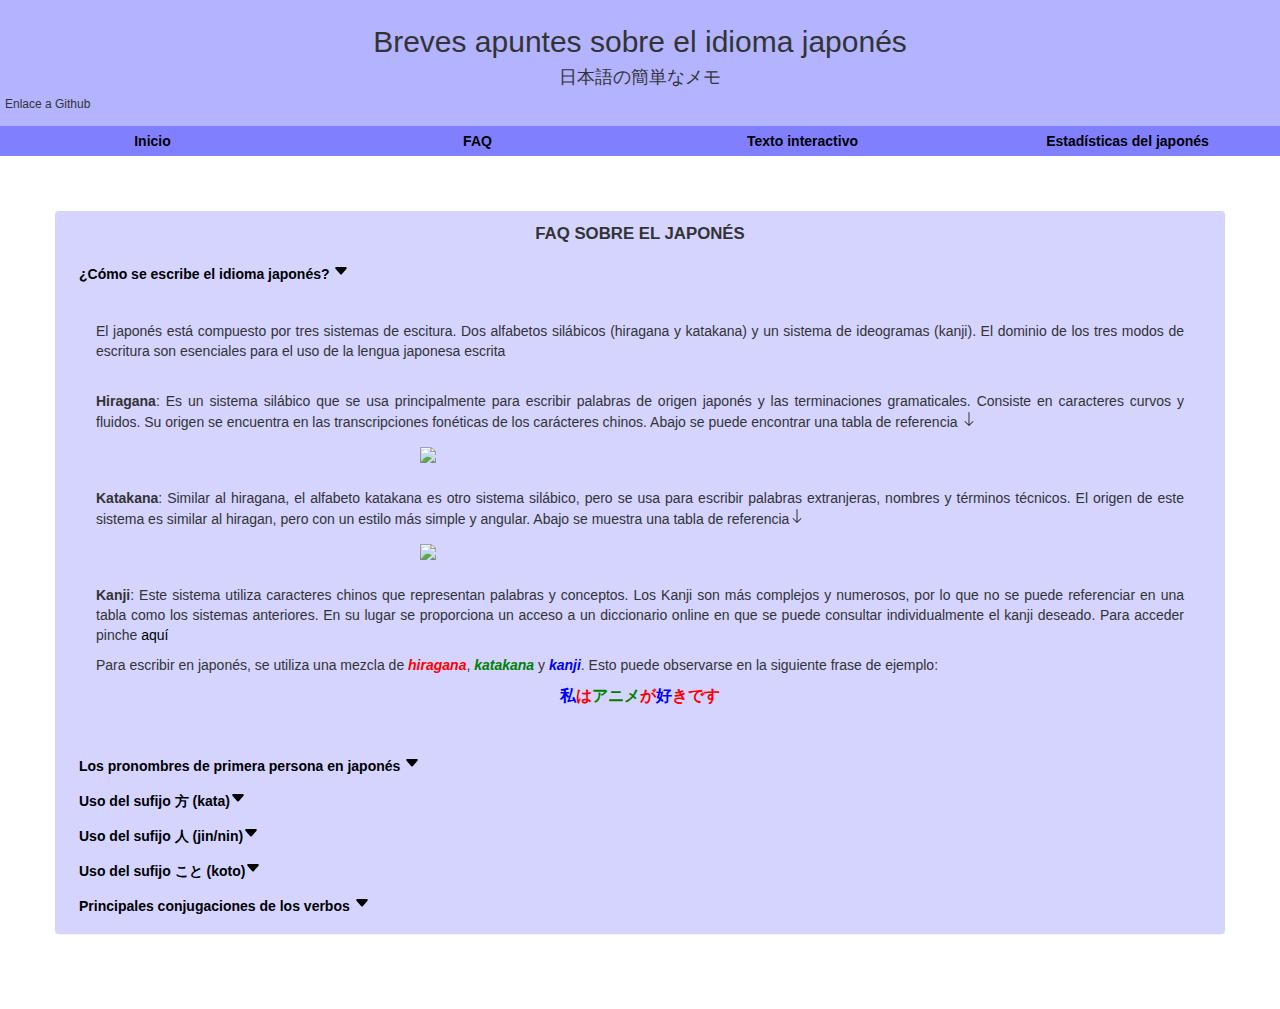
==== tfm_faq.html @ 3c30ce0c "Add files via upload" ====
<!DOCTYPE html>
<html>
  <head>
    <meta name="viewport" content="width=device-width, initial-scale=1.0" />
    <title>Apuntes sobre el uso del japonés</title>
    <meta name="description" content="web sobre el idioma japonés en diferentes ámbitos"/>
    <meta name="author" content="Blanca Ortega" />
    <meta name="keywords" content="keywords" />
    <link href = "fonts/stylesheet.css" rel = "stylesheet" type = "text/css" />
    <link rel="stylesheet" href="bootstrap/css/bootstrap.css">
    <link rel="stylesheet" href="estilo_tfm.css">
    <link rel="stylesheet" href="https://maxcdn.bootstrapcdn.com/bootstrap/3.3.7/css/bootstrap.min.css">
    <script src="https://ajax.googleapis.com/ajax/libs/jquery/3.4.1/jquery.min.js"></script>
  <script src="https://cdn.jsdelivr.net/npm/popper.js@1.16.0/dist/umd/popper.min.js"></script>
  <script src="https://stackpath.bootstrapcdn.com/bootstrap/4.4.1/js/bootstrap.min.js"></script>
  </head>
  <body>
  <div class="row-cabecera">
    <h2 align="center">Breves apuntes sobre el idioma japonés</h2>
    <h4 align="center">日本語の簡単なメモ</h4>
    <h6><span><i class="bi bi-code-slash"></i></span> Enlace a Github </a>
    </h6>
  </div>
  <div class="container-fluid" id="navegador">
    <div class="row">
        <div class="col-md-3 text-center">
          <a href="tfm_index.html">Inicio</a>
        </div>
        <div class="col-md-3  text-center">
            <a href="tfm_faq.html">FAQ</a>
        </div>
        <div class="col-md-3 text-center">
          <a href="tfm_texto1.html">Texto interactivo</a>
        </div>
        <div class="col-md-3 text-center">
            <a href="tfm_metricas.html">Estadísticas del japonés</a>
        </div>
    </div>
</div>

  <div class="col-md-6-center" id="characters">
    <div class="panel" id="panel-1">
      <div class="panel-header" id="panel-header-1">FAQ SOBRE EL JAPONÉS</div>
    <div class="accordion" id="acordeon">
      <div class="card">
        <div class="card-header" id="encabezado1">
          <button class="btn btn-link" type="button" data-toggle="collapse" data-target="#colapsable1"
            aria-expanded="true" aria-controls="colapsable1">
            ¿Cómo se escribe el idioma japonés? <svg xmlns="http://www.w3.org/2000/svg" width="16" height="16" fill="currentColor" class="bi bi-caret-down-fill" viewBox="0 0 16 16">
                <path d="M7.247 11.14 2.451 5.658C1.885 5.013 2.345 4 3.204 4h9.592a1 1 0 0 1 .753 1.659l-4.796 5.48a1 1 0 0 1-1.506 0z"/>
              </svg>
          </button>
        </div>
        <div id="colapsable1" class="collapse show" aria-labelledby="encabezado1" data-parent="#acordeon">
          <div class="card-body">
            <p>El japonés está compuesto por tres sistemas de escitura. Dos alfabetos silábicos (hiragana y katakana) y un sistema de ideogramas (kanji). El dominio de los tres modos de escritura son esenciales para el uso de la lengua japonesa escrita</p>
            <br>
            <p><b>Hiragana</b>: Es un sistema silábico que se usa principalmente para escribir palabras de origen japonés y las terminaciones gramaticales. Consiste en caracteres curvos y fluidos. Su origen se encuentra en las transcripciones fonéticas de los carácteres chinos. Abajo se puede encontrar una tabla de referencia <svg xmlns="http://www.w3.org/2000/svg" width="16" height="16" fill="currentColor" class="bi bi-arrow-down" viewBox="0 0 16 16">
                <path fill-rule="evenodd" d="M8 1a.5.5 0 0 1 .5.5v11.793l3.146-3.147a.5.5 0 0 1 .708.708l-4 4a.5.5 0 0 1-.708 0l-4-4a.5.5 0 0 1 .708-.708L7.5 13.293V1.5A.5.5 0 0 1 8 1z"/>
              </svg></p>
            <img src="img/UCB_Hiragana.png" class="img-fluid">
            <br>
            
            <p><b>Katakana</b>: Similar al hiragana, el alfabeto katakana es otro sistema silábico, pero se usa para escribir palabras extranjeras, nombres y términos técnicos. El origen de este sistema es similar al hiragan, pero con un estilo más simple y angular. Abajo se muestra una tabla de referencia<svg xmlns="http://www.w3.org/2000/svg" width="16" height="16" fill="currentColor" class="bi bi-arrow-down" viewBox="0 0 16 16">
                <path fill-rule="evenodd" d="M8 1a.5.5 0 0 1 .5.5v11.793l3.146-3.147a.5.5 0 0 1 .708.708l-4 4a.5.5 0 0 1-.708 0l-4-4a.5.5 0 0 1 .708-.708L7.5 13.293V1.5A.5.5 0 0 1 8 1z"/>
            </svg></p>
            <img src="img/UCB_Katakana.png" class="img-fluid">
            <br>
            <p><b>Kanji</b>:  Este sistema utiliza caracteres chinos que representan palabras y conceptos. Los Kanji son más complejos y numerosos, por lo que no se puede referenciar en una tabla como los sistemas anteriores. En su lugar se proporciona un acceso a un diccionario online en que se puede consultar individualmente el kanji deseado. Para acceder pinche <a href="https://www.japandict.com/kanji">aquí</a></p>
                
            <p>Para escribir en japonés, se utiliza una mezcla de <i class="hiragana">hiragana</i>, <i class="katakana">katakana</i> y <i class="kanji">kanji</i>. Esto puede observarse en la siguiente frase de ejemplo:
            </p>
            <p class="ejemplo"><l class="kanji">私</l><l class="hiragana">は</l><l class="katakana">アニメ</l><l class="hiragana">が</l><l class="kanji">好</l><l class="hiragana">きです</l></p>
              
            
          </div>
        </div>
      </div>
      <div class="card">
        <div class="card-header" id="encabezado2">
          <button class="btn btn-link collapsed" type="button" data-toggle="collapse" data-target="#colapsable2"
            aria-expanded="false" aria-controls="colapsable2">
            Los pronombres de primera persona en japonés <svg xmlns="http://www.w3.org/2000/svg" width="16" height="16" fill="currentColor" class="bi bi-caret-down-fill" viewBox="0 0 16 16">
                <path d="M7.247 11.14 2.451 5.658C1.885 5.013 2.345 4 3.204 4h9.592a1 1 0 0 1 .753 1.659l-4.796 5.48a1 1 0 0 1-1.506 0z"/>
              </svg>
          </button>
        </div>
        <div id="colapsable2" class="collapse" aria-labelledby="encabezado2" data-parent="#acordeon">
          <div class="card-body">
            <p >El uso de los pronombres de primera persona es un tema con unas reglas contextuales específicas. Mientras que en español existe únicamente el pronombre 'Yo', en japonés esta primera persona varía según el contexto, el género y la formalidad del sujeto. A continuación se recogen los principales:   
            </p>
            <br>
            <li p class="ejemplo_frase"><b>私 (watashi)</b>: Este pronombre es el más general de todos. Se utiliza en contextos neutrales y formales. A nivel práctico es el pronombre comodín cuando no se quiera dar información específica del sujeto. </li>
            <br><p><svg xmlns="http://www.w3.org/2000/svg" width="16" height="16" fill="currentColor" class="bi bi-arrow-return-right" viewBox="0 0 16 16">
                <path fill-rule="evenodd" d="M1.5 1.5A.5.5 0 0 0 1 2v4.8a2.5 2.5 0 0 0 2.5 2.5h9.793l-3.347 3.346a.5.5 0 0 0 .708.708l4.2-4.2a.5.5 0 0 0 0-.708l-4-4a.5.5 0 0 0-.708.708L13.293 8.3H3.5A1.5 1.5 0 0 1 2 6.8V2a.5.5 0 0 0-.5-.5z"/>
              </svg> Ejemplo: <b>私はスペイン人です</b> (Yo soy español). Esta oración puede corresponder a un entorno formal de una presentación o una situación neutral en la que se conoce a una persona nueva.</p>
            
            <br>
            <li class="ejemplo_frase"><b>僕 (boku)</b>: Este pronombre es el segundo más utilizado después del 私. Su uso está extendido en contextos informales y es bastante común entre los hombres jóvenes.</li>
            <br>
            <br><p><svg xmlns="http://www.w3.org/2000/svg" width="16" height="16" fill="currentColor" class="bi bi-arrow-return-right" viewBox="0 0 16 16">
                <path fill-rule="evenodd" d="M1.5 1.5A.5.5 0 0 0 1 2v4.8a2.5 2.5 0 0 0 2.5 2.5h9.793l-3.347 3.346a.5.5 0 0 0 .708.708l4.2-4.2a.5.5 0 0 0 0-.708l-4-4a.5.5 0 0 0-.708.708L13.293 8.3H3.5A1.5 1.5 0 0 1 2 6.8V2a.5.5 0 0 0-.5-.5z"/>
              </svg> Ejemplo: <b>ねえ、僕と友達になってくれる？</b> (Me encanta el fútbol). En este ejemplo se expresa una situación muy informal en la que puede deducirse que el sujeto es un hombre.</p>
              <br>
            <li class="ejemplo_frase"><b>俺 (ore)</b>: Este pronombre es utilizado en su mayoría por hombres en contextos informales para resaltar su masculinidad. Su uso en mujeres a se emplea para expresar un habla más vulgar y desenfadado.</li>
            <br><br><p><svg xmlns="http://www.w3.org/2000/svg" width="16" height="16" fill="currentColor" class="bi bi-arrow-return-right" viewBox="0 0 16 16">
                <path fill-rule="evenodd" d="M1.5 1.5A.5.5 0 0 0 1 2v4.8a2.5 2.5 0 0 0 2.5 2.5h9.793l-3.347 3.346a.5.5 0 0 0 .708.708l4.2-4.2a.5.5 0 0 0 0-.708l-4-4a.5.5 0 0 0-.708.708L13.293 8.3H3.5A1.5 1.5 0 0 1 2 6.8V2a.5.5 0 0 0-.5-.5z"/>
              </svg> Ejemplo: <b>俺はサッカーが大好きだ</b> (oye, ¿quieres ser mi amigo?). En este ejemplo se expresa una situación mucho más informal en la que puede deducirse que el sujeto es un hombre joven.</p>
            <br>
              <li class="ejemplo_frase"><b>あたし (atashi)</b>: Este último pronombre es el equivalente femenino del 僕, un pronombre informal usado comúnmente por mujeres</li>
              <br><p><svg xmlns="http://www.w3.org/2000/svg" width="16" height="16" fill="currentColor" class="bi bi-arrow-return-right" viewBox="0 0 16 16">
                <path fill-rule="evenodd" d="M1.5 1.5A.5.5 0 0 0 1 2v4.8a2.5 2.5 0 0 0 2.5 2.5h9.793l-3.347 3.346a.5.5 0 0 0 .708.708l4.2-4.2a.5.5 0 0 0 0-.708l-4-4a.5.5 0 0 0-.708.708L13.293 8.3H3.5A1.5 1.5 0 0 1 2 6.8V2a.5.5 0 0 0-.5-.5z"/>
              </svg> Ejemplo: <b>あたしは今日映画を見に行った</b> (Hoy fui a ver una película). En este ejemplo se expresa una situación muy informal en la que puede deducirse que el sujeto es una mujer.</p>
              <br>
            </div>
        </div>
      </div>
      <div class="card">
        <div class="card-header" id="encabezado3">
          <button class="btn btn-link collapsed" type="button" data-toggle="collapse" data-target="#colapsable3"
            aria-expanded="false" aria-controls="colapsable3">
            Uso del sufijo 方 (kata)<svg xmlns="http://www.w3.org/2000/svg" width="16" height="16" fill="currentColor" class="bi bi-caret-down-fill" viewBox="0 0 16 16">
                <path d="M7.247 11.14 2.451 5.658C1.885 5.013 2.345 4 3.204 4h9.592a1 1 0 0 1 .753 1.659l-4.796 5.48a1 1 0 0 1-1.506 0z"/>
              </svg>
          </button>
        </div>
        <div id="colapsable3" class="collapse" aria-labelledby="encabezado3" data-parent="#acordeon">
          <div class="card-body">
            <p>El sufijo <b>方 (かた/kata)</b>añadido a verbos se interpreta como "manera" o "forma" de realizar una acción específica. Puede aparecer escrito en kanji o en hiragana. Las normas de su uso son<svg xmlns="http://www.w3.org/2000/svg" width="16" height="16" fill="currentColor" class="bi bi-arrow-down" viewBox="0 0 16 16">
              <path fill-rule="evenodd" d="M8 1a.5.5 0 0 1 .5.5v11.793l3.146-3.147a.5.5 0 0 1 .708.708l-4 4a.5.5 0 0 1-.708 0l-4-4a.5.5 0 0 1 .708-.708L7.5 13.293V1.5A.5.5 0 0 1 8 1z"/>
            </svg></p>
            <br>
            <div class="tarjeta">
            <li><b>V <s>ます</s> + 方/かた</b></li>
            <br>
              <p class="texto_movido"><svg xmlns="http://www.w3.org/2000/svg" width="16" height="16" fill="currentColor" class="bi bi-arrow-return-right" viewBox="0 0 16 16">
              <path fill-rule="evenodd" d="M1.5 1.5A.5.5 0 0 0 1 2v4.8a2.5 2.5 0 0 0 2.5 2.5h9.793l-3.347 3.346a.5.5 0 0 0 .708.708l4.2-4.2a.5.5 0 0 0 0-.708l-4-4a.5.5 0 0 0-.708.708L13.293 8.3H3.5A1.5 1.5 0 0 1 2 6.8V2a.5.5 0 0 0-.5-.5z"/>
            </svg> カレーの<b>作り方</b>を教えてください。</p>
            <p class="texto_movido"><i>(Enséñame la forma de hacer curry)</i></p>
            <p class="texto_movido"><svg xmlns="http://www.w3.org/2000/svg" width="16" height="16" fill="currentColor" class="bi bi-arrow-return-right" viewBox="0 0 16 16">
              <path fill-rule="evenodd" d="M1.5 1.5A.5.5 0 0 0 1 2v4.8a2.5 2.5 0 0 0 2.5 2.5h9.793l-3.347 3.346a.5.5 0 0 0 .708.708l4.2-4.2a.5.5 0 0 0 0-.708l-4-4a.5.5 0 0 0-.708.708L13.293 8.3H3.5A1.5 1.5 0 0 1 2 6.8V2a.5.5 0 0 0-.5-.5z"/>
            </svg> 漢字の<b>読み方</b>がわからない。</p>
            <p class="texto_movido"><i>(No sé como escribir el kanji)</i></p>
            </div>
            <br>
            <p class="nota"><svg xmlns="http://www.w3.org/2000/svg" width="10" height="10" fill="currentColor" class="bi bi-star-fill" viewBox="0 0 16 16">
              <path d="M3.612 15.443c-.386.198-.824-.149-.746-.592l.83-4.73L.173 6.765c-.329-.314-.158-.888.283-.95l4.898-.696L7.538.792c.197-.39.73-.39.927 0l2.184 4.327 4.898.696c.441.062.612.636.282.95l-3.522 3.356.83 4.73c.078.443-.36.79-.746.592L8 13.187l-4.389 2.256z"/>
            </svg> Nota: Este sufijo también puede utilizarse como muestra de respeto como sufijo nominal. Este uso no está tan estendido pero es importante tenerlo en cuenta</p>
          </div>
        </div>
      </div>
      <div class="card">
        <div class="card-header" id="encabezado3">
          <button class="btn btn-link collapsed" type="button" data-toggle="collapse" data-target="#colapsable4"
            aria-expanded="false" aria-controls="colapsable4">
            Uso del sufijo 人 (jin/nin)<svg xmlns="http://www.w3.org/2000/svg" width="16" height="16" fill="currentColor" class="bi bi-caret-down-fill" viewBox="0 0 16 16">
                <path d="M7.247 11.14 2.451 5.658C1.885 5.013 2.345 4 3.204 4h9.592a1 1 0 0 1 .753 1.659l-4.796 5.48a1 1 0 0 1-1.506 0z"/>
              </svg>
          </button>
        </div>
        <div id="colapsable4" class="collapse" aria-labelledby="encabezado3" data-parent="#acordeon">
          <div class="card-body">
            <p>El sufijo 人 se utiliza para diferentes situaciones. Dependiendo del contesto, puede tomar un significado diferente. A continuación se recogen los principales<svg xmlns="http://www.w3.org/2000/svg" width="16" height="16" fill="currentColor" class="bi bi-arrow-down" viewBox="0 0 16 16">
              <path fill-rule="evenodd" d="M8 1a.5.5 0 0 1 .5.5v11.793l3.146-3.147a.5.5 0 0 1 .708.708l-4 4a.5.5 0 0 1-.708 0l-4-4a.5.5 0 0 1 .708-.708L7.5 13.293V1.5A.5.5 0 0 1 8 1z"/>
            </svg></p>
            <div class="tarjeta">
              <li><b>Para expresar nacionalidad</b>: Si se utiliza al final de un nombre de un país, puede expresar nacionalidad al traducirse literalmente como "persona de". </li>
              <br>
              <p class="texto_movido"><svg xmlns="http://www.w3.org/2000/svg" width="16" height="16" fill="currentColor" class="bi bi-arrow-return-right" viewBox="0 0 16 16">
                <path fill-rule="evenodd" d="M1.5 1.5A.5.5 0 0 0 1 2v4.8a2.5 2.5 0 0 0 2.5 2.5h9.793l-3.347 3.346a.5.5 0 0 0 .708.708l4.2-4.2a.5.5 0 0 0 0-.708l-4-4a.5.5 0 0 0-.708.708L13.293 8.3H3.5A1.5 1.5 0 0 1 2 6.8V2a.5.5 0 0 0-.5-.5z"/>
              </svg><b>スペイン人</b> (persona española/de españa)</p>
              <p class="texto_movido"><svg xmlns="http://www.w3.org/2000/svg" width="16" height="16" fill="currentColor" class="bi bi-arrow-return-right" viewBox="0 0 16 16">
                <path fill-rule="evenodd" d="M1.5 1.5A.5.5 0 0 0 1 2v4.8a2.5 2.5 0 0 0 2.5 2.5h9.793l-3.347 3.346a.5.5 0 0 0 .708.708l4.2-4.2a.5.5 0 0 0 0-.708l-4-4a.5.5 0 0 0-.708.708L13.293 8.3H3.5A1.5 1.5 0 0 1 2 6.8V2a.5.5 0 0 0-.5-.5z"/>
              </svg><b>日本人</b> (persona japonesa/de Japón)</p>
              <br>
              <li><b>Como contador de personas</b>: Si se usa junto un número, este sufijo se interpreta como contador de personas. En japonés, a diferencia de otros idiomas, utiliza un sistema complejo de contadores. Dependiendo del objeto contado, se utiliza un contador específico. En este caso si se añade el sufijo 人, se cuentan personas.</li>
              <br>
              <p class="texto_movido"><svg xmlns="http://www.w3.org/2000/svg" width="16" height="16" fill="currentColor" class="bi bi-arrow-return-right" viewBox="0 0 16 16">
                <path fill-rule="evenodd" d="M1.5 1.5A.5.5 0 0 0 1 2v4.8a2.5 2.5 0 0 0 2.5 2.5h9.793l-3.347 3.346a.5.5 0 0 0 .708.708l4.2-4.2a.5.5 0 0 0 0-.708l-4-4a.5.5 0 0 0-.708.708L13.293 8.3H3.5A1.5 1.5 0 0 1 2 6.8V2a.5.5 0 0 0-.5-.5z"/>
              </svg><b>一人</b> (ひとり/hitori/una persona)</p>
              <p class="texto_movido"><svg xmlns="http://www.w3.org/2000/svg" width="16" height="16" fill="currentColor" class="bi bi-arrow-return-right" viewBox="0 0 16 16">
                <path fill-rule="evenodd" d="M1.5 1.5A.5.5 0 0 0 1 2v4.8a2.5 2.5 0 0 0 2.5 2.5h9.793l-3.347 3.346a.5.5 0 0 0 .708.708l4.2-4.2a.5.5 0 0 0 0-.708l-4-4a.5.5 0 0 0-.708.708L13.293 8.3H3.5A1.5 1.5 0 0 1 2 6.8V2a.5.5 0 0 0-.5-.5z"/>
              </svg><b>二人</b> (ふたり/futari/dos personas)</p>
              <p class="texto_movido"><svg xmlns="http://www.w3.org/2000/svg" width="16" height="16" fill="currentColor" class="bi bi-arrow-return-right" viewBox="0 0 16 16">
                <path fill-rule="evenodd" d="M1.5 1.5A.5.5 0 0 0 1 2v4.8a2.5 2.5 0 0 0 2.5 2.5h9.793l-3.347 3.346a.5.5 0 0 0 .708.708l4.2-4.2a.5.5 0 0 0 0-.708l-4-4a.5.5 0 0 0-.708.708L13.293 8.3H3.5A1.5 1.5 0 0 1 2 6.8V2a.5.5 0 0 0-.5-.5z"/>
              </svg><b>三人</b> (さんにん/sannin/tres personas)</p>
              <p class="texto_movido"><svg xmlns="http://www.w3.org/2000/svg" width="16" height="16" fill="currentColor" class="bi bi-arrow-return-right" viewBox="0 0 16 16">
                <path fill-rule="evenodd" d="M1.5 1.5A.5.5 0 0 0 1 2v4.8a2.5 2.5 0 0 0 2.5 2.5h9.793l-3.347 3.346a.5.5 0 0 0 .708.708l4.2-4.2a.5.5 0 0 0 0-.708l-4-4a.5.5 0 0 0-.708.708L13.293 8.3H3.5A1.5 1.5 0 0 1 2 6.8V2a.5.5 0 0 0-.5-.5z"/>
              </svg><b>四人</b> (よんにん/yonnin/cuatro personas)</p>

            </div>
            <br>
            <p class="nota"><svg xmlns="http://www.w3.org/2000/svg" width="10" height="10" fill="currentColor" class="bi bi-star-fill" viewBox="0 0 16 16">
              <path d="M3.612 15.443c-.386.198-.824-.149-.746-.592l.83-4.73L.173 6.765c-.329-.314-.158-.888.283-.95l4.898-.696L7.538.792c.197-.39.73-.39.927 0l2.184 4.327 4.898.696c.441.062.612.636.282.95l-3.522 3.356.83 4.73c.078.443-.36.79-.746.592L8 13.187l-4.389 2.256z"/>
            </svg> Nota: Esta sufijo también puede aparecer como sustantivo independiente con el significado de "persona"</p>
            <div class="tarjeta">

            </div>
          
          </div>
        </div>
      </div>
      <div class="card">
        <div class="card-header" id="encabezado3">
          <button class="btn btn-link collapsed" type="button" data-toggle="collapse" data-target="#colapsable5"
            aria-expanded="false" aria-controls="colapsable5">
            Uso del sufijo こと (koto)<svg xmlns="http://www.w3.org/2000/svg" width="16" height="16" fill="currentColor" class="bi bi-caret-down-fill" viewBox="0 0 16 16">
                <path d="M7.247 11.14 2.451 5.658C1.885 5.013 2.345 4 3.204 4h9.592a1 1 0 0 1 .753 1.659l-4.796 5.48a1 1 0 0 1-1.506 0z"/>
              </svg>
          </button>
        </div>
        <div id="colapsable5" class="collapse" aria-labelledby="encabezado3" data-parent="#acordeon">
          <div class="card-body">
            <p>El sufijo こと　se utiliza principalmente como palabra comodín, ya que su significado literal es "cosa". Su uso como sufijo de verbos, permite adoptar a estosla categoría gramatical de sustantivos. A continuación se explica esta situación con ejemplos<svg xmlns="http://www.w3.org/2000/svg" width="16" height="16" fill="currentColor" class="bi bi-arrow-down" viewBox="0 0 16 16">
              <path fill-rule="evenodd" d="M8 1a.5.5 0 0 1 .5.5v11.793l3.146-3.147a.5.5 0 0 1 .708.708l-4 4a.5.5 0 0 1-.708 0l-4-4a.5.5 0 0 1 .708-.708L7.5 13.293V1.5A.5.5 0 0 1 8 1z"/>
            </svg></p>
            <div class="tarjeta">
              <li><b>Ｖう + こと</b></li>
              <br>
              <p class="texto_movido"><svg xmlns="http://www.w3.org/2000/svg" width="16" height="16" fill="currentColor" class="bi bi-arrow-return-right" viewBox="0 0 16 16">
                <path fill-rule="evenodd" d="M1.5 1.5A.5.5 0 0 0 1 2v4.8a2.5 2.5 0 0 0 2.5 2.5h9.793l-3.347 3.346a.5.5 0 0 0 .708.708l4.2-4.2a.5.5 0 0 0 0-.708l-4-4a.5.5 0 0 0-.708.708L13.293 8.3H3.5A1.5 1.5 0 0 1 2 6.8V2a.5.5 0 0 0-.5-.5z"/>
              </svg><b>私は絵を書くことが好きです</b></p>
              <p>(Me gusta dibujar)</p>
              <p class="texto_movido"><svg xmlns="http://www.w3.org/2000/svg" width="16" height="16" fill="currentColor" class="bi bi-arrow-return-right" viewBox="0 0 16 16">
                <path fill-rule="evenodd" d="M1.5 1.5A.5.5 0 0 0 1 2v4.8a2.5 2.5 0 0 0 2.5 2.5h9.793l-3.347 3.346a.5.5 0 0 0 .708.708l4.2-4.2a.5.5 0 0 0 0-.708l-4-4a.5.5 0 0 0-.708.708L13.293 8.3H3.5A1.5 1.5 0 0 1 2 6.8V2a.5.5 0 0 0-.5-.5z"/>
              </svg><b>彼女は料理を作ることが下手です。</b> 
              <p>(A ella se le da mal cocinar)</p>
            </div>
            <br>
            <p class="nota"><svg xmlns="http://www.w3.org/2000/svg" width="10" height="10" fill="currentColor" class="bi bi-star-fill" viewBox="0 0 16 16">
              <path d="M3.612 15.443c-.386.198-.824-.149-.746-.592l.83-4.73L.173 6.765c-.329-.314-.158-.888.283-.95l4.898-.696L7.538.792c.197-.39.73-.39.927 0l2.184 4.327 4.898.696c.441.062.612.636.282.95l-3.522 3.356.83 4.73c.078.443-.36.79-.746.592L8 13.187l-4.389 2.256z"/>
            </svg> Nota: En español la traducción de los verbos con este sufijo es el infinitivo ('comer', 'pintar'). Sin embargo, en japonés es necesario el uso del sufijo para que estos puedan actuar de sustantivo. </p>
            
          </div>
        </div>
      </div>
      <div class="card">
        <div class="card-header" id="encabezado3">
          <button class="btn btn-link collapsed" type="button" data-toggle="collapse" data-target="#colapsable6"
            aria-expanded="false" aria-controls="colapsable6">
            Principales conjugaciones de los verbos <svg xmlns="http://www.w3.org/2000/svg" width="16" height="16" fill="currentColor" class="bi bi-caret-down-fill" viewBox="0 0 16 16">
                <path d="M7.247 11.14 2.451 5.658C1.885 5.013 2.345 4 3.204 4h9.592a1 1 0 0 1 .753 1.659l-4.796 5.48a1 1 0 0 1-1.506 0z"/>
              </svg>
          </button>
        </div>
        <div id="colapsable6" class="collapse" aria-labelledby="encabezado3" data-parent="#acordeon">
          <div class="card-body">
            <p>En japonés las diferentes conjugaciones aplicadas a los verbos varían dependiendo del contexto y el grado de formalidad que se quiera expresar. A modo general se encuentra la forma corta　o forma diccionario y la forma ます. A continuación se especifica más sobre ellas<svg xmlns="http://www.w3.org/2000/svg" width="16" height="16" fill="currentColor" class="bi bi-arrow-down" viewBox="0 0 16 16">
              <path fill-rule="evenodd" d="M8 1a.5.5 0 0 1 .5.5v11.793l3.146-3.147a.5.5 0 0 1 .708.708l-4 4a.5.5 0 0 1-.708 0l-4-4a.5.5 0 0 1 .708-.708L7.5 13.293V1.5A.5.5 0 0 1 8 1z"/>
            </svg></p>
            <div class="tarjeta justify-content-center">
              <li>La forma corta o forma diccionario no necesita de conjugación porque, como su nombre indica, es la forma en la que aparece el verbo en el diccionario. Su uso es más informal y suele utilizarse en el lenguaje escrito.</li>
              <br>
              <p><svg xmlns="http://www.w3.org/2000/svg" width="16" height="16" fill="currentColor" class="bi bi-arrow-return-right" viewBox="0 0 16 16">
                <path fill-rule="evenodd" d="M1.5 1.5A.5.5 0 0 0 1 2v4.8a2.5 2.5 0 0 0 2.5 2.5h9.793l-3.347 3.346a.5.5 0 0 0 .708.708l4.2-4.2a.5.5 0 0 0 0-.708l-4-4a.5.5 0 0 0-.708.708L13.293 8.3H3.5A1.5 1.5 0 0 1 2 6.8V2a.5.5 0 0 0-.5-.5z"/>
              </svg><b>作る (つくる/tsukuru/hacer)、食べる (たべる/taberu/comer)、書く (かく/kaku/escribir)</b> 
              <br>
              <li>La forma ます es la conjugación más extendida en los estudiantes prinicipiantes de japonés. En su uso práctico, refleja un nivel medio de formalidad, por lo que no es tan usual observar su uso en contextos informales. A diferencia de la anterior, esta sí que sigue una reglas específicas. A continuación se aporta información sobre</li>
              
            </div>
            <div class ='container' id="verbos">
                <div class="row">
                <div class="col-sm text-center">
                      <img src="img\grupo_1.jpg" alt="Imagen 1"  class="img-fluid verbo">
                      
                </div>
                  <div class="col-sm text-center">
                      <img src="img\grupo_2.jpg" alt="Imagen 2"  class="img-fluid verbo">
                  </div>
                  <div class="col-sm text-center">
                      <img src="img\grupo_3.jpg" alt="Imagen 3" class="img-fluid verbo">
                      
                  </div>
                </div>
              </div>
        </div>
      </div>
   </div> 
  </div>
  </div>
</body>
---- estilo_tfm.css ----
@font-face {
    font-family:"Zen Maru Gothic";
    src: url(#);
}
*{
    font-family:"Zen Maru Gothic", sans-serif;

}
.row-cabecera {
    background-color:#b3b3ff;
    padding: 5px;
}

.container {
    max-width: 1200px;
    margin: 0 auto;
    display: flex;
    flex-wrap: wrap;
    justify-content: center;
    padding: 20px;
}

.column {
    width: calc(33.33% - 20px);
    margin: 10px;
    background-color: #fff;
    box-shadow: 0 0 5px rgba(0, 0, 0, 0.2);
    padding: 20px;
    text-align: center;
}

.column img {
    max-width: 100%;
    height: auto;
}

.column h2 {
    font-size: 24px;
    margin: 10px 0;
}

.column p {
    font-size: 16px;
}

@media (max-width: 768px) {
    .column {
        width: 100%;
    }
}
#characters{
    padding: 55px;
    
}
#panel-1{
    background-color: #d4d4ff;
    padding: 10px;
    padding-top: 0px;
}
.panel-header{
    font-weight:bold;
    font-size: larger;
    padding: 10px;
    text-align: center;

}
button{
    font-weight: bolder !important;
    color: black !important;
    
}
p{
    text-align: justify;
}
.img-fluid{
    max-width: 450px;
    display: block; /* Hacer que la imagen sea un bloque */
    margin-left: auto; 
    margin-right: auto;
    padding: 5px;
}
.ejemplo{
    text-align: center;
    font-size:medium;
}
.hiragana {
    color: red;
    font-weight: 900;
}
.katakana {
    color: green;
    font-weight: 900;
}
.kanji {
    color: blue;
    font-weight: 900;
}
.ejemplo_frase {
    background-color: #d4d4ff7a;
    padding: 8px;
    border-radius: 5px;
    text-align: justify;
}
.card-body {
    padding: 30px;
}
.texto_movido {
    text-indent: 30px;
}
.tarjeta {
    background-color:#d4d4ff7a;
    padding: 15px;
    border-radius: 5px;
    text-align: justify;
}
.nota{
    background-color: rgba(238, 58, 58, 0.315);
    padding: 15px;
    border-radius: 5px;
    text-align: justify;
}
.subrayado{
    background-color: #b3b3ff;
    
}
#texto_interactivo{
    padding: 20px;
    font-size: 15px;
    font-weight: 500;
}
#navegador {
    background:  #8080ff;
    justify-content: center;
    font-weight: 900;
    padding: 5px;

}
a {
    color: black !important;
}
.verbo{
    max-width: 200px;
}
#verbos{
    display: flex;
    justify-content: space-around !important;
    padding: 10px;
}
#metricas{
    padding: 30px;
}
#texto_metrica{
    padding: 10px;
}
.titulo{
    text-decoration: underline;
    font-weight: 700;
}
.grafica{
    max-width: 300px;
}
.analisis{
    padding: 20px;
}
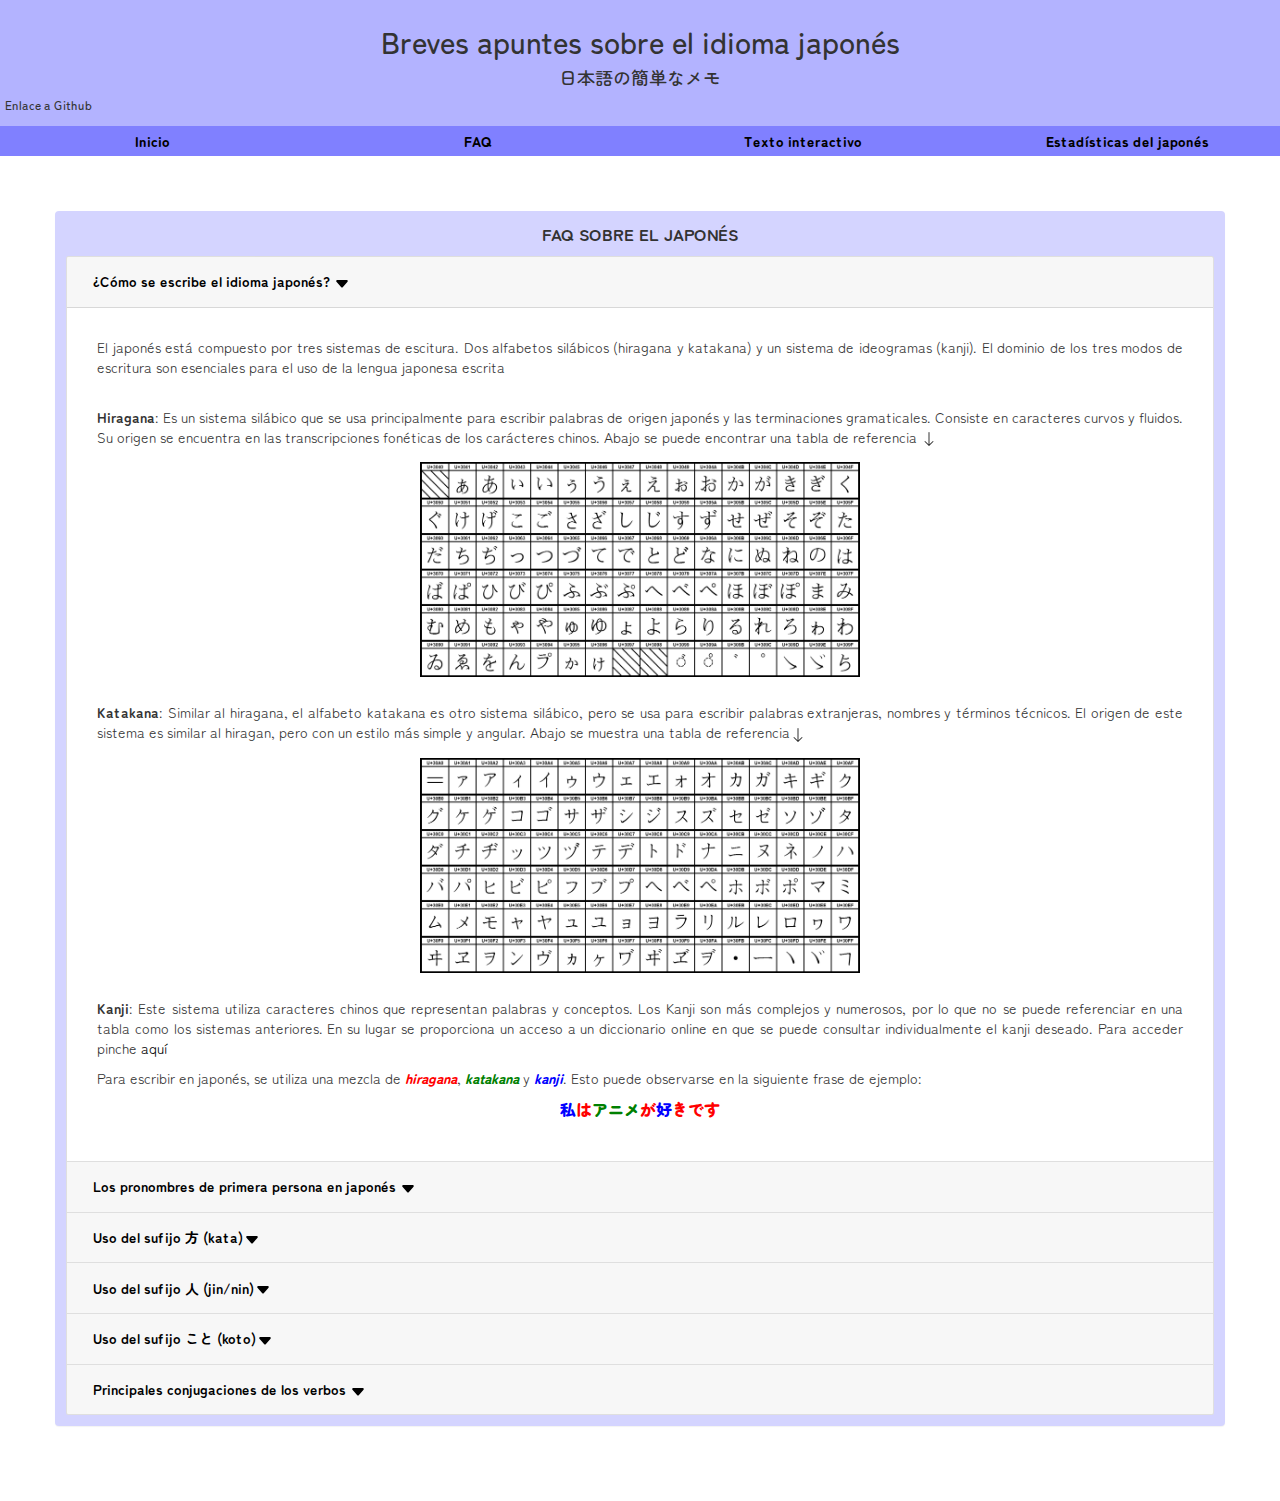
==== commit 1fdb119a: "Update tfm_faq.html" ====
--- a/tfm_faq.html
+++ b/tfm_faq.html
@@ -24,7 +24,7 @@
   <div class="container-fluid" id="navegador">
     <div class="row">
         <div class="col-md-3 text-center">
-          <a href="tfm_index.html">Inicio</a>
+          <a href="index.html">Inicio</a>
         </div>
         <div class="col-md-3  text-center">
             <a href="tfm_faq.html">FAQ</a>
@@ -278,4 +278,4 @@
    </div> 
   </div>
   </div>
-</body>+</body>
--- a/fonts/stylesheet.css
+++ b/fonts/stylesheet.css
@@ -0,0 +1,65 @@
+@font-face {
+    font-family: 'Zen Maru Gothic';
+    src: url('ZenMaruGothic-Black.eot');
+    src: local('Zen Maru Gothic Black'), local('ZenMaruGothic-Black'),
+        url('ZenMaruGothic-Black.eot?#iefix') format('embedded-opentype'),
+        url('ZenMaruGothic-Black.woff2') format('woff2'),
+        url('ZenMaruGothic-Black.woff') format('woff'),
+        url('ZenMaruGothic-Black.ttf') format('truetype');
+    font-weight: 900;
+    font-style: normal;
+    font-display: swap;
+}
+
+@font-face {
+    font-family: 'Zen Maru Gothic';
+    src: url('ZenMaruGothic-Bold.eot');
+    src: local('Zen Maru Gothic Bold'), local('ZenMaruGothic-Bold'),
+        url('ZenMaruGothic-Bold.eot?#iefix') format('embedded-opentype'),
+        url('ZenMaruGothic-Bold.woff2') format('woff2'),
+        url('ZenMaruGothic-Bold.woff') format('woff'),
+        url('ZenMaruGothic-Bold.ttf') format('truetype');
+    font-weight: bold;
+    font-style: normal;
+    font-display: swap;
+}
+
+@font-face {
+    font-family: 'Zen Maru Gothic';
+    src: url('ZenMaruGothic-Light.eot');
+    src: local('Zen Maru Gothic Light'), local('ZenMaruGothic-Light'),
+        url('ZenMaruGothic-Light.eot?#iefix') format('embedded-opentype'),
+        url('ZenMaruGothic-Light.woff2') format('woff2'),
+        url('ZenMaruGothic-Light.woff') format('woff'),
+        url('ZenMaruGothic-Light.ttf') format('truetype');
+    font-weight: 300;
+    font-style: normal;
+    font-display: swap;
+}
+
+@font-face {
+    font-family: 'Zen Maru Gothic';
+    src: url('ZenMaruGothic-Medium.eot');
+    src: local('Zen Maru Gothic Medium'), local('ZenMaruGothic-Medium'),
+        url('ZenMaruGothic-Medium.eot?#iefix') format('embedded-opentype'),
+        url('ZenMaruGothic-Medium.woff2') format('woff2'),
+        url('ZenMaruGothic-Medium.woff') format('woff'),
+        url('ZenMaruGothic-Medium.ttf') format('truetype');
+    font-weight: 500;
+    font-style: normal;
+    font-display: swap;
+}
+
+@font-face {
+    font-family: 'Zen Maru Gothic';
+    src: url('ZenMaruGothic-Regular.eot');
+    src: local('Zen Maru Gothic Regular'), local('ZenMaruGothic-Regular'),
+        url('ZenMaruGothic-Regular.eot?#iefix') format('embedded-opentype'),
+        url('ZenMaruGothic-Regular.woff2') format('woff2'),
+        url('ZenMaruGothic-Regular.woff') format('woff'),
+        url('ZenMaruGothic-Regular.ttf') format('truetype');
+    font-weight: normal;
+    font-style: normal;
+    font-display: swap;
+}
+
